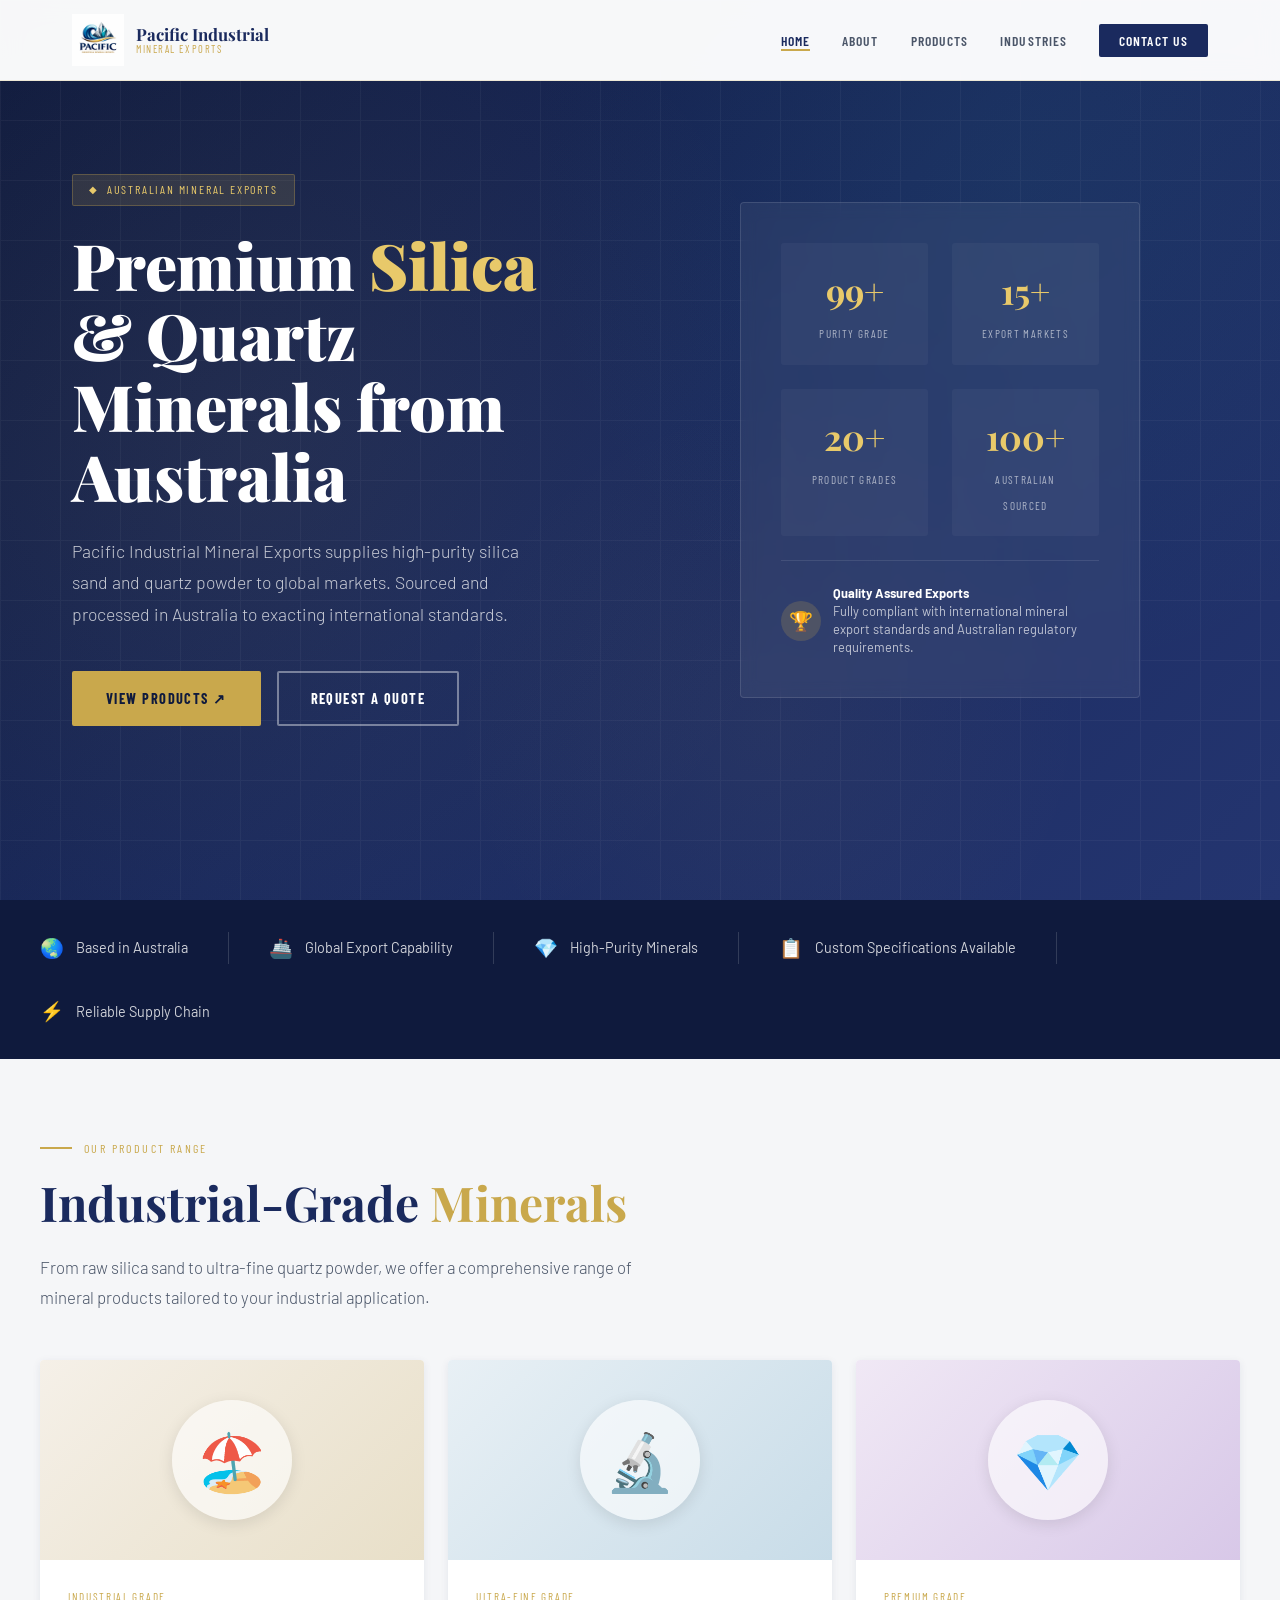
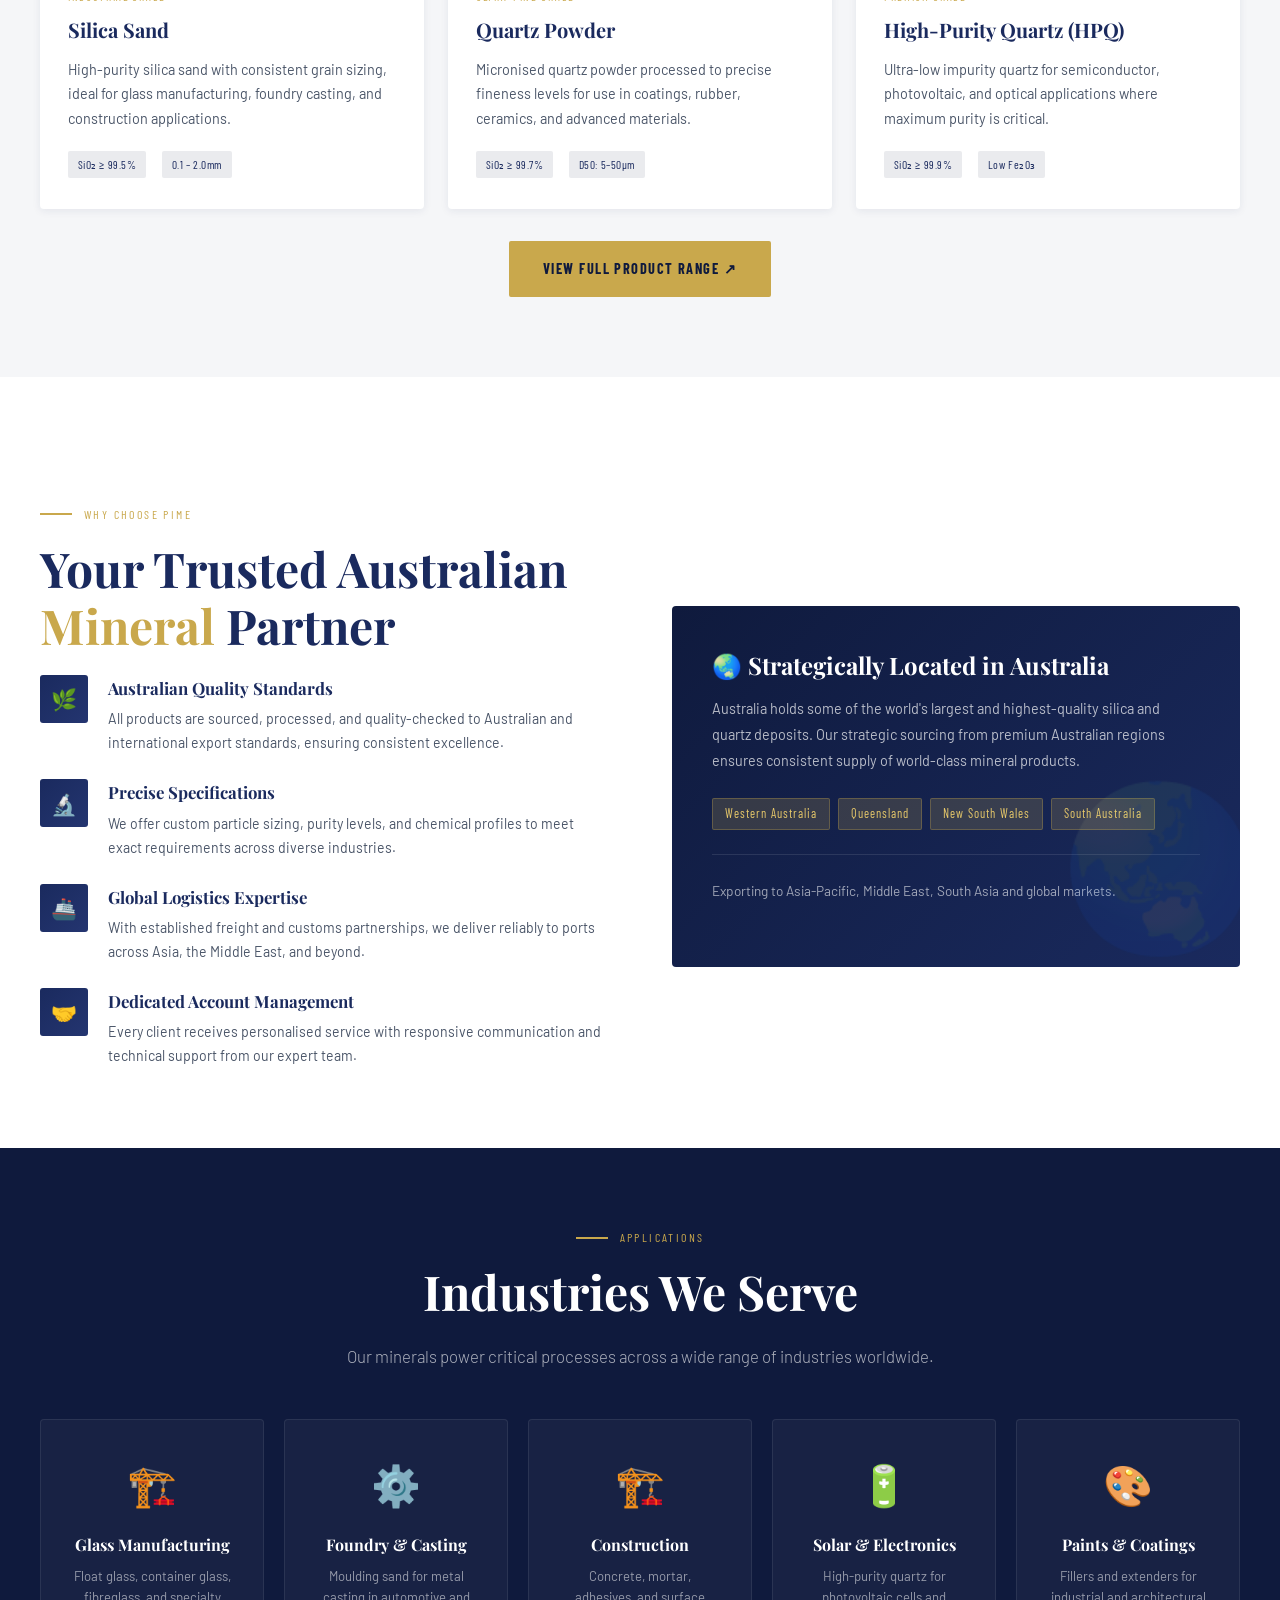
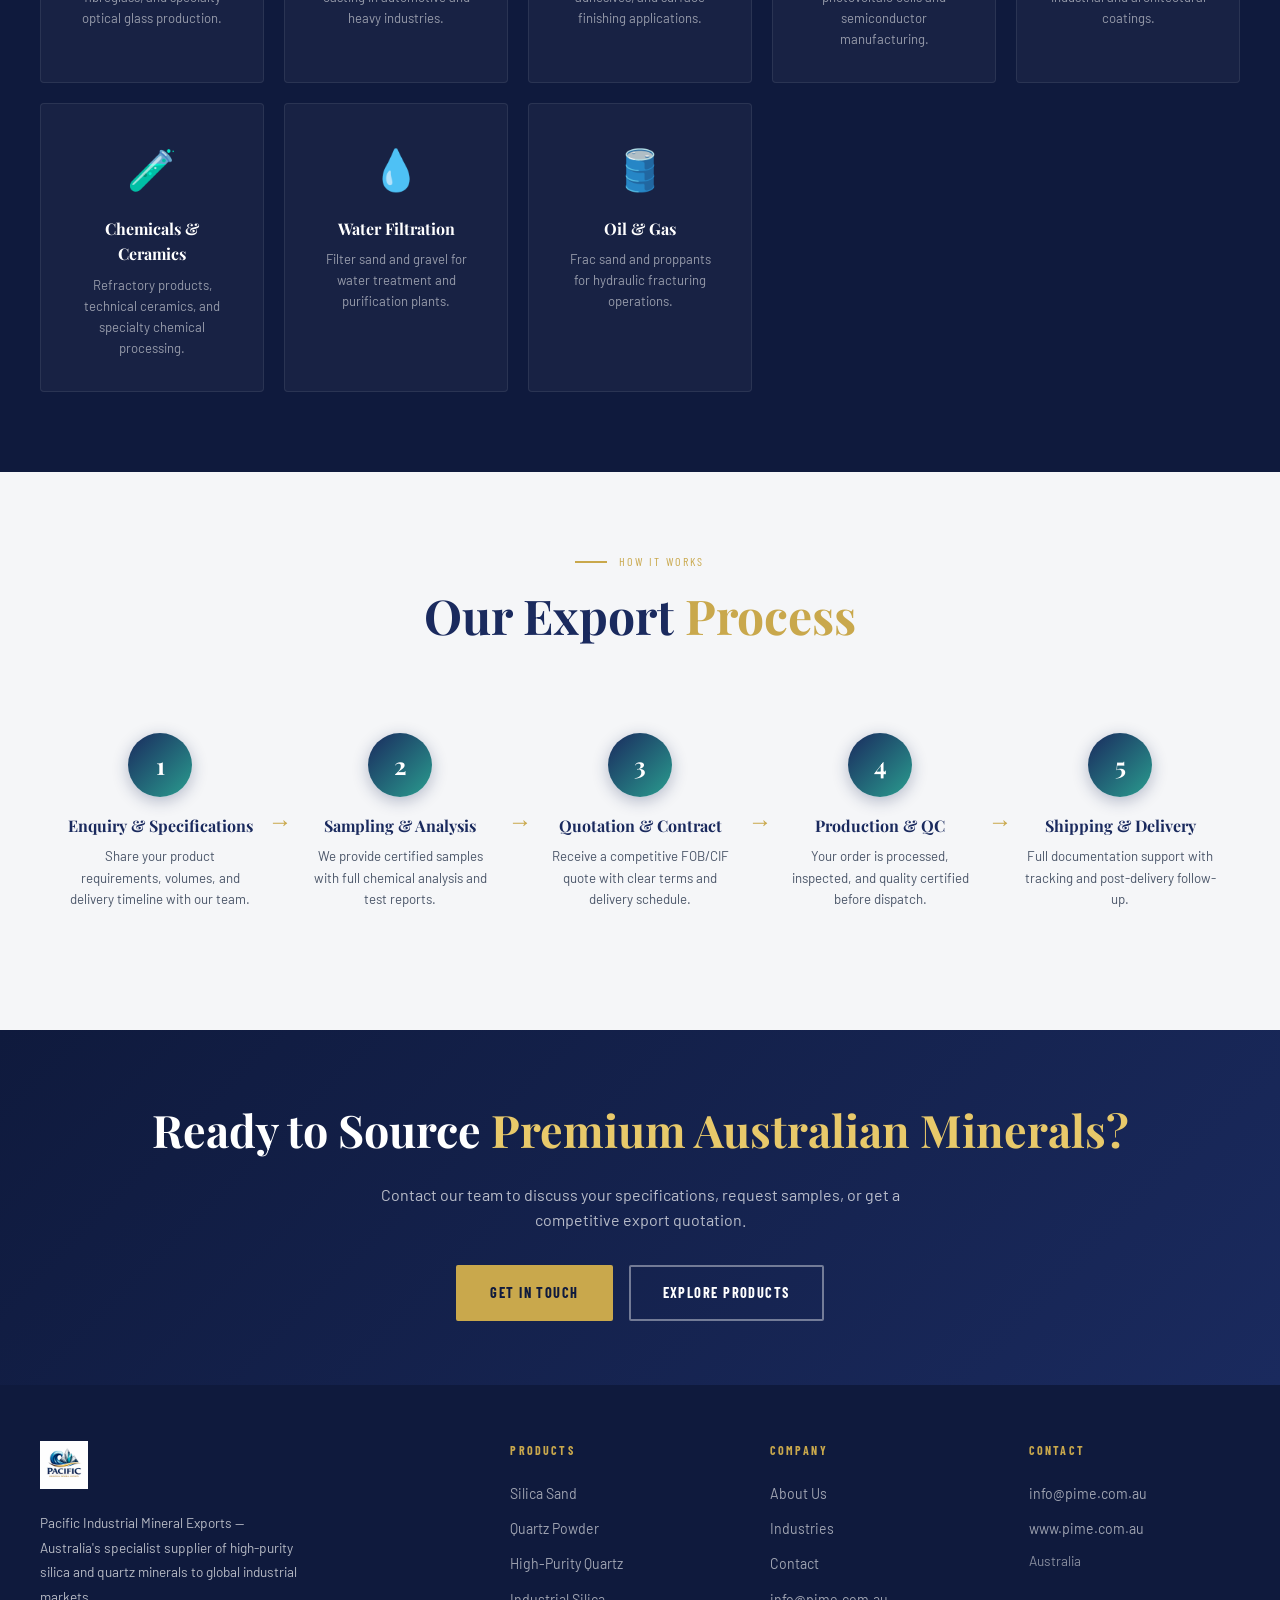
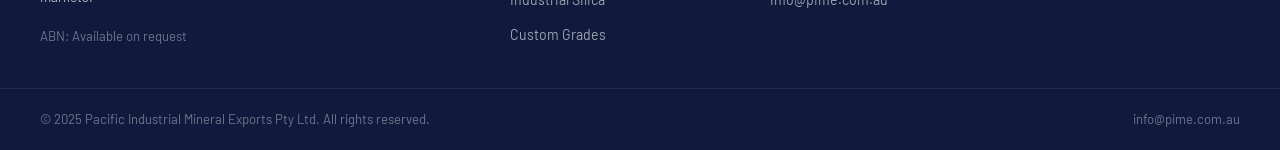
==== index.html @ 937ba97e "Add files via upload" ====
<!DOCTYPE html>
<html lang="en">
<head>
  <meta charset="UTF-8" />
  <meta name="viewport" content="width=device-width, initial-scale=1.0" />
  <title>Pacific Industrial Mineral Exports | Silica & Quartz Powder Specialists – Australia</title>
  <meta name="description" content="Australia's trusted exporter of high-purity silica sand and quartz powder. Supplying industrial-grade minerals to global markets from our Australian operations." />
  <meta name="keywords" content="silica sand Australia, quartz powder export, industrial minerals, high purity quartz, silica export Australia, PIME" />
  <meta property="og:title" content="Pacific Industrial Mineral Exports" />
  <meta property="og:description" content="Premium silica and quartz mineral exports from Australia." />
  <meta property="og:url" content="https://www.pime.com.au" />
  <link rel="canonical" href="https://www.pime.com.au" />
  <link rel="stylesheet" href="css/style.css" />
  <link rel="icon" href="images/logo.jpg" type="image/jpeg" />
</head>
<body>

<!-- NAVIGATION -->
<nav class="nav">
  <div class="nav-inner">
    <a href="index.html" class="nav-logo">
      <img src="images/logo.jpg" alt="Pacific Industrial Mineral Exports Logo" />
      <div class="nav-logo-text">
        <span class="brand">Pacific Industrial</span>
        <span class="tagline">Mineral Exports</span>
      </div>
    </a>
    <ul class="nav-links">
      <li><a href="index.html" class="active">Home</a></li>
      <li><a href="about.html">About</a></li>
      <li><a href="products.html">Products</a></li>
      <li><a href="industries.html">Industries</a></li>
      <li><a href="contact.html" class="nav-cta">Contact Us</a></li>
    </ul>
    <div class="hamburger" aria-label="Menu">
      <span></span><span></span><span></span>
    </div>
  </div>
</nav>

<!-- HERO -->
<section class="hero">
  <div class="hero-particles"></div>
  <div class="hero-grid"></div>
  <div class="hero-inner">
    <div class="hero-content">
      <div class="hero-badge">Australian Mineral Exports</div>
      <h1>Premium <em>Silica</em> &amp; Quartz Minerals from Australia</h1>
      <p>Pacific Industrial Mineral Exports supplies high-purity silica sand and quartz powder to global markets. Sourced and processed in Australia to exacting international standards.</p>
      <div class="hero-actions">
        <a href="products.html" class="btn-primary">View Products ↗</a>
        <a href="contact.html" class="btn-outline">Request a Quote</a>
      </div>
    </div>
    <div class="hero-visual">
      <div class="hero-card">
        <div class="hero-stats">
          <div class="stat-item">
            <span class="stat-num" data-target="99">99%+</span>
            <span class="stat-label">Purity Grade</span>
          </div>
          <div class="stat-item">
            <span class="stat-num" data-target="15">15+</span>
            <span class="stat-label">Export Markets</span>
          </div>
          <div class="stat-item">
            <span class="stat-num" data-target="20">20+</span>
            <span class="stat-label">Product Grades</span>
          </div>
          <div class="stat-item">
            <span class="stat-num" data-target="100">100%</span>
            <span class="stat-label">Australian Sourced</span>
          </div>
        </div>
        <hr class="hero-divider" />
        <div class="hero-cert">
          <div class="cert-icon">🏆</div>
          <div class="cert-text">
            <strong>Quality Assured Exports</strong>
            Fully compliant with international mineral export standards and Australian regulatory requirements.
          </div>
        </div>
      </div>
    </div>
  </div>
</section>

<!-- ABOUT STRIP -->
<div class="about-strip">
  <div class="container">
    <div class="strip-item"><span class="strip-icon">🌏</span> Based in Australia</div>
    <div class="strip-divider"></div>
    <div class="strip-item"><span class="strip-icon">🚢</span> Global Export Capability</div>
    <div class="strip-divider"></div>
    <div class="strip-item"><span class="strip-icon">💎</span> High-Purity Minerals</div>
    <div class="strip-divider"></div>
    <div class="strip-item"><span class="strip-icon">📋</span> Custom Specifications Available</div>
    <div class="strip-divider"></div>
    <div class="strip-item"><span class="strip-icon">⚡</span> Reliable Supply Chain</div>
  </div>
</div>

<!-- PRODUCTS PREVIEW -->
<section class="products">
  <div class="container">
    <div class="section-label fade-up">Our Product Range</div>
    <h2 class="section-title fade-up">Industrial-Grade <em>Minerals</em></h2>
    <p class="section-intro fade-up">From raw silica sand to ultra-fine quartz powder, we offer a comprehensive range of mineral products tailored to your industrial application.</p>
    
    <div class="products-grid">
      <div class="product-card fade-up">
        <div class="product-img silica-sand">
          <div class="mineral-visual">🏖️</div>
        </div>
        <div class="product-body">
          <div class="product-grade">Industrial Grade</div>
          <h3>Silica Sand</h3>
          <p>High-purity silica sand with consistent grain sizing, ideal for glass manufacturing, foundry casting, and construction applications.</p>
          <div class="product-specs">
            <span class="spec-tag">SiO₂ ≥ 99.5%</span>
            <span class="spec-tag">0.1 – 2.0mm</span>
          </div>
        </div>
      </div>

      <div class="product-card fade-up">
        <div class="product-img quartz-powder">
          <div class="mineral-visual">🔬</div>
        </div>
        <div class="product-body">
          <div class="product-grade">Ultra-Fine Grade</div>
          <h3>Quartz Powder</h3>
          <p>Micronised quartz powder processed to precise fineness levels for use in coatings, rubber, ceramics, and advanced materials.</p>
          <div class="product-specs">
            <span class="spec-tag">SiO₂ ≥ 99.7%</span>
            <span class="spec-tag">D50: 5–50µm</span>
          </div>
        </div>
      </div>

      <div class="product-card fade-up">
        <div class="product-img hpq">
          <div class="mineral-visual">💎</div>
        </div>
        <div class="product-body">
          <div class="product-grade">Premium Grade</div>
          <h3>High-Purity Quartz (HPQ)</h3>
          <p>Ultra-low impurity quartz for semiconductor, photovoltaic, and optical applications where maximum purity is critical.</p>
          <div class="product-specs">
            <span class="spec-tag">SiO₂ ≥ 99.9%</span>
            <span class="spec-tag">Low Fe₂O₃</span>
          </div>
        </div>
      </div>
    </div>

    <div class="text-center mt-2 fade-up">
      <a href="products.html" class="btn-primary" style="display:inline-flex;">View Full Product Range ↗</a>
    </div>
  </div>
</section>

<!-- WHY US -->
<section style="padding: 5rem 2rem;">
  <div class="container">
    <div class="why-grid">
      <div>
        <div class="section-label fade-up">Why Choose PIME</div>
        <h2 class="section-title fade-up">Your Trusted Australian <em>Mineral</em> Partner</h2>
        <div class="why-list">
          <div class="why-item fade-up">
            <div class="why-icon-wrap">🌿</div>
            <div class="why-text">
              <h4>Australian Quality Standards</h4>
              <p>All products are sourced, processed, and quality-checked to Australian and international export standards, ensuring consistent excellence.</p>
            </div>
          </div>
          <div class="why-item fade-up">
            <div class="why-icon-wrap">🔬</div>
            <div class="why-text">
              <h4>Precise Specifications</h4>
              <p>We offer custom particle sizing, purity levels, and chemical profiles to meet exact requirements across diverse industries.</p>
            </div>
          </div>
          <div class="why-item fade-up">
            <div class="why-icon-wrap">🚢</div>
            <div class="why-text">
              <h4>Global Logistics Expertise</h4>
              <p>With established freight and customs partnerships, we deliver reliably to ports across Asia, the Middle East, and beyond.</p>
            </div>
          </div>
          <div class="why-item fade-up">
            <div class="why-icon-wrap">🤝</div>
            <div class="why-text">
              <h4>Dedicated Account Management</h4>
              <p>Every client receives personalised service with responsive communication and technical support from our expert team.</p>
            </div>
          </div>
        </div>
      </div>
      <div class="why-image-block fade-up">
        <div class="australia-card">
          <h3>🌏 Strategically Located in Australia</h3>
          <p>Australia holds some of the world's largest and highest-quality silica and quartz deposits. Our strategic sourcing from premium Australian regions ensures consistent supply of world-class mineral products.</p>
          <div class="regions">
            <span class="region-tag">Western Australia</span>
            <span class="region-tag">Queensland</span>
            <span class="region-tag">New South Wales</span>
            <span class="region-tag">South Australia</span>
          </div>
          <hr style="border:none;border-top:1px solid rgba(255,255,255,0.1);margin:1.5rem 0;" />
          <p style="font-size:0.85rem;color:rgba(255,255,255,0.6);">Exporting to Asia-Pacific, Middle East, South Asia and global markets.</p>
        </div>
      </div>
    </div>
  </div>
</section>

<!-- APPLICATIONS -->
<section class="applications">
  <div class="container">
    <div class="text-center">
      <div class="section-label fade-up" style="justify-content:center;">Applications</div>
      <h2 class="section-title fade-up">Industries We Serve</h2>
      <p class="section-intro fade-up" style="margin:0 auto;">Our minerals power critical processes across a wide range of industries worldwide.</p>
    </div>
    <div class="app-grid">
      <div class="app-card fade-up">
        <span class="app-icon">🏗️</span>
        <h4>Glass Manufacturing</h4>
        <p>Float glass, container glass, fibreglass, and specialty optical glass production.</p>
      </div>
      <div class="app-card fade-up">
        <span class="app-icon">⚙️</span>
        <h4>Foundry & Casting</h4>
        <p>Moulding sand for metal casting in automotive and heavy industries.</p>
      </div>
      <div class="app-card fade-up">
        <span class="app-icon">🏗️</span>
        <h4>Construction</h4>
        <p>Concrete, mortar, adhesives, and surface finishing applications.</p>
      </div>
      <div class="app-card fade-up">
        <span class="app-icon">🔋</span>
        <h4>Solar & Electronics</h4>
        <p>High-purity quartz for photovoltaic cells and semiconductor manufacturing.</p>
      </div>
      <div class="app-card fade-up">
        <span class="app-icon">🎨</span>
        <h4>Paints & Coatings</h4>
        <p>Fillers and extenders for industrial and architectural coatings.</p>
      </div>
      <div class="app-card fade-up">
        <span class="app-icon">🧪</span>
        <h4>Chemicals & Ceramics</h4>
        <p>Refractory products, technical ceramics, and specialty chemical processing.</p>
      </div>
      <div class="app-card fade-up">
        <span class="app-icon">💧</span>
        <h4>Water Filtration</h4>
        <p>Filter sand and gravel for water treatment and purification plants.</p>
      </div>
      <div class="app-card fade-up">
        <span class="app-icon">🛢️</span>
        <h4>Oil & Gas</h4>
        <p>Frac sand and proppants for hydraulic fracturing operations.</p>
      </div>
    </div>
  </div>
</section>

<!-- PROCESS -->
<section style="padding: 5rem 2rem; background: var(--off-white);">
  <div class="container">
    <div class="text-center">
      <div class="section-label fade-up" style="justify-content:center;">How It Works</div>
      <h2 class="section-title fade-up">Our Export <em>Process</em></h2>
    </div>
    <div class="process-steps">
      <div class="process-step fade-up">
        <div class="step-num">1</div>
        <h4>Enquiry & Specifications</h4>
        <p>Share your product requirements, volumes, and delivery timeline with our team.</p>
      </div>
      <div class="process-step fade-up">
        <div class="step-num">2</div>
        <h4>Sampling & Analysis</h4>
        <p>We provide certified samples with full chemical analysis and test reports.</p>
      </div>
      <div class="process-step fade-up">
        <div class="step-num">3</div>
        <h4>Quotation & Contract</h4>
        <p>Receive a competitive FOB/CIF quote with clear terms and delivery schedule.</p>
      </div>
      <div class="process-step fade-up">
        <div class="step-num">4</div>
        <h4>Production & QC</h4>
        <p>Your order is processed, inspected, and quality certified before dispatch.</p>
      </div>
      <div class="process-step fade-up">
        <div class="step-num">5</div>
        <h4>Shipping & Delivery</h4>
        <p>Full documentation support with tracking and post-delivery follow-up.</p>
      </div>
    </div>
  </div>
</section>

<!-- CTA BAND -->
<section style="background: linear-gradient(135deg, var(--navy-dark), var(--navy)); padding: 4rem 2rem; text-align: center;">
  <div class="container">
    <h2 class="fade-up" style="font-family:'Playfair Display',serif;color:var(--white);font-size:clamp(1.8rem,4vw,2.8rem);margin-bottom:1rem;">Ready to Source <span style="color:var(--gold-light);">Premium Australian Minerals?</span></h2>
    <p class="fade-up" style="color:rgba(255,255,255,0.7);font-size:1rem;margin-bottom:2rem;max-width:520px;margin-left:auto;margin-right:auto;">Contact our team to discuss your specifications, request samples, or get a competitive export quotation.</p>
    <div class="fade-up" style="display:flex;gap:1rem;justify-content:center;flex-wrap:wrap;">
      <a href="contact.html" class="btn-primary">Get in Touch</a>
      <a href="products.html" class="btn-outline">Explore Products</a>
    </div>
  </div>
</section>

<!-- FOOTER -->
<footer>
  <div class="footer-top">
    <div class="footer-grid">
      <div class="footer-brand">
        <img src="images/logo.jpg" alt="PIME Logo" />
        <p>Pacific Industrial Mineral Exports — Australia's specialist supplier of high-purity silica and quartz minerals to global industrial markets.</p>
        <p style="margin-top:1rem;font-size:0.82rem;color:rgba(255,255,255,0.4);">ABN: Available on request</p>
      </div>
      <div class="footer-col">
        <h5>Products</h5>
        <ul>
          <li><a href="products.html#silica-sand">Silica Sand</a></li>
          <li><a href="products.html#quartz-powder">Quartz Powder</a></li>
          <li><a href="products.html#hpq">High-Purity Quartz</a></li>
          <li><a href="products.html#industrial">Industrial Silica</a></li>
          <li><a href="products.html#custom">Custom Grades</a></li>
        </ul>
      </div>
      <div class="footer-col">
        <h5>Company</h5>
        <ul>
          <li><a href="about.html">About Us</a></li>
          <li><a href="industries.html">Industries</a></li>
          <li><a href="contact.html">Contact</a></li>
          <li><a href="mailto:info@pime.com.au">info@pime.com.au</a></li>
        </ul>
      </div>
      <div class="footer-col">
        <h5>Contact</h5>
        <ul>
          <li><a href="mailto:info@pime.com.au">info@pime.com.au</a></li>
          <li><a href="https://www.pime.com.au">www.pime.com.au</a></li>
          <li style="color:rgba(255,255,255,0.5);font-size:0.85rem;">Australia</li>
        </ul>
      </div>
    </div>
  </div>
  <div class="footer-bottom">
    <div class="container">
      <p>© 2025 Pacific Industrial Mineral Exports Pty Ltd. All rights reserved.</p>
      <p><a href="mailto:info@pime.com.au">info@pime.com.au</a></p>
    </div>
  </div>
</footer>

<script src="js/main.js"></script>
</body>
</html>
---- css/style.css ----
@import url('https://fonts.googleapis.com/css2?family=Playfair+Display:wght@400;600;700;900&family=Barlow:wght@300;400;500;600&family=Barlow+Condensed:wght@400;600;700&display=swap');

:root {
  --navy: #1a2a5e;
  --navy-dark: #0f1a3d;
  --navy-light: #243570;
  --gold: #c9a84c;
  --gold-light: #e8c96a;
  --teal: #2a9d8f;
  --teal-light: #3ab5a5;
  --silver: #b0bec5;
  --white: #ffffff;
  --off-white: #f5f6f8;
  --gray-light: #eaebee;
  --text-dark: #1a1a2e;
  --text-mid: #4a5568;
  --text-light: #718096;
  --shadow-sm: 0 2px 8px rgba(26,42,94,0.08);
  --shadow-md: 0 6px 24px rgba(26,42,94,0.12);
  --shadow-lg: 0 16px 48px rgba(26,42,94,0.18);
  --transition: all 0.3s cubic-bezier(0.4,0,0.2,1);
}

*, *::before, *::after { box-sizing: border-box; margin: 0; padding: 0; }

html { scroll-behavior: smooth; font-size: 16px; }

body {
  font-family: 'Barlow', sans-serif;
  color: var(--text-dark);
  background: var(--white);
  line-height: 1.6;
  overflow-x: hidden;
}

/* ── NAVIGATION ── */
.nav {
  position: fixed; top: 0; left: 0; right: 0; z-index: 1000;
  background: rgba(255,255,255,0.97);
  backdrop-filter: blur(12px);
  border-bottom: 1px solid rgba(201,168,76,0.2);
  transition: var(--transition);
}
.nav.scrolled {
  box-shadow: var(--shadow-md);
}
.nav-inner {
  max-width: 1200px; margin: 0 auto;
  padding: 0 2rem;
  display: flex; align-items: center; justify-content: space-between;
  height: 80px;
}
.nav-logo { display: flex; align-items: center; gap: 0.75rem; text-decoration: none; }
.nav-logo img { height: 52px; width: auto; }
.nav-logo-text { display: flex; flex-direction: column; line-height: 1.1; }
.nav-logo-text .brand { font-family: 'Playfair Display', serif; font-size: 1.05rem; font-weight: 700; color: var(--navy); }
.nav-logo-text .tagline { font-family: 'Barlow Condensed', sans-serif; font-size: 0.65rem; letter-spacing: 0.15em; text-transform: uppercase; color: var(--gold); }
.nav-links { display: flex; align-items: center; gap: 2rem; list-style: none; }
.nav-links a {
  font-family: 'Barlow Condensed', sans-serif;
  font-size: 0.85rem; font-weight: 600; letter-spacing: 0.08em; text-transform: uppercase;
  color: var(--text-mid); text-decoration: none;
  position: relative; padding-bottom: 2px;
  transition: var(--transition);
}
.nav-links a::after {
  content: ''; position: absolute; bottom: 0; left: 0;
  width: 0; height: 2px; background: var(--gold);
  transition: width 0.3s ease;
}
.nav-links a:hover { color: var(--navy); }
.nav-links a:hover::after { width: 100%; }
.nav-links a.active { color: var(--navy); }
.nav-links a.active::after { width: 100%; }
.nav-cta {
  background: var(--navy); color: var(--white) !important;
  padding: 0.5rem 1.25rem !important; border-radius: 2px;
  transition: var(--transition) !important;
}
.nav-cta:hover { background: var(--gold) !important; color: var(--navy) !important; }
.nav-cta::after { display: none !important; }
.hamburger { display: none; flex-direction: column; gap: 5px; cursor: pointer; padding: 4px; }
.hamburger span { display: block; width: 24px; height: 2px; background: var(--navy); transition: var(--transition); }

/* ── HERO ── */
.hero {
  min-height: 100vh;
  background: linear-gradient(135deg, var(--navy-dark) 0%, var(--navy) 50%, var(--navy-light) 100%);
  position: relative; overflow: hidden;
  display: flex; align-items: center;
  padding-top: 80px;
}
.hero-particles {
  position: absolute; inset: 0; pointer-events: none;
  background-image:
    radial-gradient(circle at 20% 50%, rgba(201,168,76,0.08) 0%, transparent 50%),
    radial-gradient(circle at 80% 20%, rgba(42,157,143,0.08) 0%, transparent 40%),
    radial-gradient(circle at 60% 80%, rgba(201,168,76,0.05) 0%, transparent 30%);
}
.hero-grid {
  position: absolute; inset: 0; opacity: 0.04;
  background-image: linear-gradient(var(--white) 1px, transparent 1px),
                    linear-gradient(90deg, var(--white) 1px, transparent 1px);
  background-size: 60px 60px;
}
.hero-inner {
  max-width: 1200px; margin: 0 auto; padding: 4rem 2rem;
  display: grid; grid-template-columns: 1fr 1fr; gap: 4rem; align-items: center;
  position: relative; z-index: 1;
}
.hero-badge {
  display: inline-flex; align-items: center; gap: 0.5rem;
  background: rgba(201,168,76,0.15); border: 1px solid rgba(201,168,76,0.3);
  color: var(--gold-light); padding: 0.35rem 1rem; border-radius: 2px;
  font-family: 'Barlow Condensed', sans-serif; font-size: 0.75rem; letter-spacing: 0.15em; text-transform: uppercase;
  margin-bottom: 1.5rem;
}
.hero-badge::before { content: '◆'; font-size: 0.6rem; }
.hero h1 {
  font-family: 'Playfair Display', serif;
  font-size: clamp(2.5rem, 5vw, 4rem); font-weight: 900; line-height: 1.1;
  color: var(--white); margin-bottom: 1.5rem;
}
.hero h1 em { font-style: normal; color: var(--gold-light); }
.hero p {
  font-size: 1.1rem; color: rgba(255,255,255,0.75); line-height: 1.8;
  margin-bottom: 2.5rem; max-width: 480px; font-weight: 300;
}
.hero-actions { display: flex; gap: 1rem; flex-wrap: wrap; }
.btn-primary {
  background: var(--gold); color: var(--navy-dark);
  padding: 0.9rem 2rem; border-radius: 2px;
  font-family: 'Barlow Condensed', sans-serif; font-size: 0.9rem; font-weight: 700; letter-spacing: 0.1em; text-transform: uppercase;
  text-decoration: none; display: inline-flex; align-items: center; gap: 0.5rem;
  transition: var(--transition); border: 2px solid var(--gold);
}
.btn-primary:hover { background: var(--gold-light); transform: translateY(-2px); box-shadow: 0 8px 24px rgba(201,168,76,0.4); }
.btn-outline {
  background: transparent; color: var(--white);
  padding: 0.9rem 2rem; border-radius: 2px;
  font-family: 'Barlow Condensed', sans-serif; font-size: 0.9rem; font-weight: 700; letter-spacing: 0.1em; text-transform: uppercase;
  text-decoration: none; display: inline-flex; align-items: center; gap: 0.5rem;
  transition: var(--transition); border: 2px solid rgba(255,255,255,0.4);
}
.btn-outline:hover { border-color: var(--white); background: rgba(255,255,255,0.1); transform: translateY(-2px); }
.hero-visual {
  display: flex; justify-content: center; align-items: center; position: relative;
}
.hero-card {
  background: rgba(255,255,255,0.06); border: 1px solid rgba(255,255,255,0.12);
  border-radius: 4px; padding: 2.5rem; width: 100%; max-width: 400px;
  backdrop-filter: blur(8px);
}
.hero-stats { display: grid; grid-template-columns: 1fr 1fr; gap: 1.5rem; }
.stat-item { text-align: center; padding: 1.25rem; background: rgba(255,255,255,0.04); border-radius: 3px; }
.stat-num {
  font-family: 'Playfair Display', serif; font-size: 2.2rem; font-weight: 700;
  color: var(--gold-light); display: block;
}
.stat-label { font-family: 'Barlow Condensed', sans-serif; font-size: 0.7rem; letter-spacing: 0.12em; text-transform: uppercase; color: rgba(255,255,255,0.6); margin-top: 0.25rem; }
.hero-divider { border: none; border-top: 1px solid rgba(255,255,255,0.1); margin: 1.5rem 0; }
.hero-cert { display: flex; align-items: center; gap: 0.75rem; }
.cert-icon { width: 40px; height: 40px; background: rgba(201,168,76,0.2); border-radius: 50%; display: flex; align-items: center; justify-content: center; font-size: 1.2rem; flex-shrink: 0; }
.cert-text { font-size: 0.8rem; color: rgba(255,255,255,0.7); line-height: 1.4; }
.cert-text strong { color: var(--white); display: block; }

/* ── SECTION BASE ── */
section { padding: 5rem 2rem; }
.container { max-width: 1200px; margin: 0 auto; }
.section-label {
  font-family: 'Barlow Condensed', sans-serif; font-size: 0.75rem; letter-spacing: 0.2em; text-transform: uppercase;
  color: var(--gold); display: flex; align-items: center; gap: 0.75rem; margin-bottom: 1rem;
}
.section-label::before { content: ''; display: block; width: 32px; height: 2px; background: var(--gold); }
.section-title {
  font-family: 'Playfair Display', serif; font-size: clamp(2rem, 4vw, 3rem); font-weight: 700;
  color: var(--navy); line-height: 1.2; margin-bottom: 1.25rem;
}
.section-title em { font-style: normal; color: var(--gold); }
.section-intro { font-size: 1.05rem; color: var(--text-mid); max-width: 600px; line-height: 1.8; font-weight: 300; }

/* ── ABOUT STRIP ── */
.about-strip { background: var(--navy-dark); padding: 2rem; }
.about-strip .container { display: flex; align-items: center; gap: 2rem; flex-wrap: wrap; }
.strip-item { display: flex; align-items: center; gap: 0.75rem; color: rgba(255,255,255,0.8); font-size: 0.9rem; }
.strip-icon { color: var(--gold); font-size: 1.2rem; }
.strip-divider { width: 1px; height: 32px; background: rgba(255,255,255,0.15); margin: 0 0.5rem; }

/* ── PRODUCTS ── */
.products { background: var(--off-white); }
.products-grid { display: grid; grid-template-columns: repeat(auto-fit, minmax(300px, 1fr)); gap: 1.5rem; margin-top: 3rem; }
.product-card {
  background: var(--white); border-radius: 4px; overflow: hidden;
  box-shadow: var(--shadow-sm); transition: var(--transition);
  border-bottom: 3px solid transparent;
}
.product-card:hover { transform: translateY(-6px); box-shadow: var(--shadow-lg); border-bottom-color: var(--gold); }
.product-img {
  height: 200px; position: relative;
  display: flex; align-items: center; justify-content: center;
  font-size: 4rem; overflow: hidden;
}
.product-img.silica-sand { background: linear-gradient(135deg, #f5f0e8, #e8dfc8); }
.product-img.quartz-powder { background: linear-gradient(135deg, #e8f0f5, #c8dce8); }
.product-img.quartz-grains { background: linear-gradient(135deg, #f0f5e8, #d8e8c8); }
.product-img.industrial-silica { background: linear-gradient(135deg, #f5e8e8, #e8c8c8); }
.product-img.hpq { background: linear-gradient(135deg, #f0e8f5, #d8c8e8); }
.product-img.custom { background: linear-gradient(135deg, #e8f5f0, #c8e8dc); }
.mineral-visual {
  width: 120px; height: 120px; border-radius: 50%;
  display: flex; align-items: center; justify-content: center; font-size: 3.5rem;
  background: rgba(255,255,255,0.6); box-shadow: 0 4px 16px rgba(0,0,0,0.1);
}
.product-body { padding: 1.75rem; }
.product-grade {
  font-family: 'Barlow Condensed', sans-serif; font-size: 0.7rem; letter-spacing: 0.15em; text-transform: uppercase;
  color: var(--gold); margin-bottom: 0.5rem;
}
.product-body h3 { font-family: 'Playfair Display', serif; font-size: 1.25rem; color: var(--navy); margin-bottom: 0.75rem; }
.product-body p { font-size: 0.9rem; color: var(--text-mid); line-height: 1.7; margin-bottom: 1.25rem; }
.product-specs { display: flex; gap: 1rem; flex-wrap: wrap; }
.spec-tag {
  background: var(--gray-light); color: var(--navy);
  padding: 0.25rem 0.6rem; border-radius: 2px;
  font-size: 0.72rem; font-family: 'Barlow Condensed', sans-serif; letter-spacing: 0.05em;
}

/* ── WHY US ── */
.why-grid { display: grid; grid-template-columns: 1fr 1fr; gap: 4rem; align-items: center; margin-top: 3rem; }
.why-list { display: flex; flex-direction: column; gap: 1.5rem; }
.why-item { display: flex; gap: 1.25rem; align-items: flex-start; }
.why-icon-wrap {
  width: 48px; height: 48px; flex-shrink: 0;
  background: linear-gradient(135deg, var(--navy), var(--navy-light));
  border-radius: 3px; display: flex; align-items: center; justify-content: center;
  color: var(--gold); font-size: 1.3rem;
}
.why-text h4 { font-family: 'Playfair Display', serif; font-size: 1.05rem; color: var(--navy); margin-bottom: 0.35rem; }
.why-text p { font-size: 0.88rem; color: var(--text-mid); line-height: 1.7; }
.why-image-block { position: relative; }
.australia-card {
  background: linear-gradient(135deg, var(--navy-dark), var(--navy));
  border-radius: 4px; padding: 2.5rem; color: var(--white); position: relative; overflow: hidden;
}
.australia-card::before {
  content: '🌏'; position: absolute; right: -20px; bottom: -20px;
  font-size: 10rem; opacity: 0.08;
}
.australia-card h3 { font-family: 'Playfair Display', serif; font-size: 1.5rem; margin-bottom: 0.75rem; }
.australia-card p { font-size: 0.9rem; color: rgba(255,255,255,0.7); line-height: 1.8; margin-bottom: 1.5rem; }
.regions { display: flex; flex-wrap: wrap; gap: 0.5rem; }
.region-tag {
  background: rgba(201,168,76,0.2); border: 1px solid rgba(201,168,76,0.3);
  color: var(--gold-light); padding: 0.3rem 0.75rem; border-radius: 2px;
  font-size: 0.78rem; font-family: 'Barlow Condensed', sans-serif; letter-spacing: 0.08em;
}

/* ── APPLICATIONS ── */
.applications { background: var(--navy-dark); }
.applications .section-title { color: var(--white); }
.applications .section-intro { color: rgba(255,255,255,0.65); }
.app-grid { display: grid; grid-template-columns: repeat(auto-fit, minmax(220px, 1fr)); gap: 1.25rem; margin-top: 3rem; }
.app-card {
  background: rgba(255,255,255,0.04); border: 1px solid rgba(255,255,255,0.08);
  border-radius: 4px; padding: 2rem; transition: var(--transition);
  text-align: center;
}
.app-card:hover { background: rgba(201,168,76,0.08); border-color: rgba(201,168,76,0.3); transform: translateY(-4px); }
.app-icon { font-size: 2.5rem; margin-bottom: 1rem; display: block; }
.app-card h4 { font-family: 'Playfair Display', serif; color: var(--white); font-size: 1rem; margin-bottom: 0.5rem; }
.app-card p { font-size: 0.82rem; color: rgba(255,255,255,0.55); line-height: 1.6; }

/* ── PROCESS ── */
.process-steps { display: grid; grid-template-columns: repeat(auto-fit, minmax(200px, 1fr)); gap: 0; margin-top: 3rem; position: relative; }
.process-step { text-align: center; padding: 2.5rem 1.5rem; position: relative; }
.process-step::after {
  content: '→'; position: absolute; right: -12px; top: 50%; transform: translateY(-50%);
  color: var(--gold); font-size: 1.5rem; z-index: 1;
}
.process-step:last-child::after { display: none; }
.step-num {
  width: 64px; height: 64px; border-radius: 50%;
  background: linear-gradient(135deg, var(--navy), var(--teal));
  color: var(--white); font-family: 'Playfair Display', serif; font-size: 1.5rem; font-weight: 700;
  display: flex; align-items: center; justify-content: center; margin: 0 auto 1rem;
  box-shadow: 0 4px 16px rgba(26,42,94,0.3);
}
.process-step h4 { font-family: 'Playfair Display', serif; color: var(--navy); font-size: 1rem; margin-bottom: 0.5rem; }
.process-step p { font-size: 0.83rem; color: var(--text-mid); line-height: 1.6; }

/* ── CONTACT ── */
.contact { background: var(--off-white); }
.contact-grid { display: grid; grid-template-columns: 1fr 1.4fr; gap: 4rem; margin-top: 3rem; }
.contact-info h3 { font-family: 'Playfair Display', serif; font-size: 1.4rem; color: var(--navy); margin-bottom: 1.5rem; }
.contact-detail { display: flex; gap: 1rem; align-items: flex-start; margin-bottom: 1.25rem; }
.contact-icon { width: 40px; height: 40px; background: var(--navy); border-radius: 3px; display: flex; align-items: center; justify-content: center; color: var(--gold); font-size: 1rem; flex-shrink: 0; }
.contact-text { font-size: 0.9rem; color: var(--text-mid); line-height: 1.6; }
.contact-text strong { color: var(--navy); font-size: 0.8rem; font-family: 'Barlow Condensed', sans-serif; letter-spacing: 0.08em; text-transform: uppercase; display: block; margin-bottom: 0.2rem; }
.contact-text a { color: var(--teal); text-decoration: none; }
.contact-text a:hover { color: var(--gold); }
.contact-form-wrap {
  background: var(--white); border-radius: 4px; padding: 2.5rem; box-shadow: var(--shadow-md);
}
.form-group { margin-bottom: 1.25rem; }
.form-row { display: grid; grid-template-columns: 1fr 1fr; gap: 1rem; }
label { display: block; font-family: 'Barlow Condensed', sans-serif; font-size: 0.78rem; letter-spacing: 0.1em; text-transform: uppercase; color: var(--navy); margin-bottom: 0.4rem; font-weight: 600; }
input, select, textarea {
  width: 100%; padding: 0.75rem 1rem; border: 1.5px solid var(--gray-light);
  border-radius: 2px; font-family: 'Barlow', sans-serif; font-size: 0.9rem;
  color: var(--text-dark); background: var(--white); transition: var(--transition);
  outline: none;
}
input:focus, select:focus, textarea:focus { border-color: var(--navy); box-shadow: 0 0 0 3px rgba(26,42,94,0.08); }
textarea { resize: vertical; min-height: 120px; }
.form-submit {
  width: 100%; background: var(--navy); color: var(--white);
  padding: 1rem; border: none; border-radius: 2px; cursor: pointer;
  font-family: 'Barlow Condensed', sans-serif; font-size: 0.9rem; font-weight: 700; letter-spacing: 0.12em; text-transform: uppercase;
  transition: var(--transition);
}
.form-submit:hover { background: var(--gold); color: var(--navy); }
.form-note { font-size: 0.78rem; color: var(--text-light); margin-top: 0.75rem; text-align: center; }
.success-msg { display: none; background: #e6f7f0; border: 1px solid #34c97a; color: #1a7a4a; padding: 1rem; border-radius: 2px; margin-top: 1rem; text-align: center; font-size: 0.9rem; }

/* ── FOOTER ── */
footer { background: var(--navy-dark); color: rgba(255,255,255,0.7); }
.footer-top { padding: 3.5rem 2rem 2rem; }
.footer-grid { max-width: 1200px; margin: 0 auto; display: grid; grid-template-columns: 2fr 1fr 1fr 1fr; gap: 3rem; }
.footer-brand img { height: 48px; margin-bottom: 1rem; }
.footer-brand p { font-size: 0.85rem; line-height: 1.8; max-width: 260px; }
.footer-col h5 { font-family: 'Barlow Condensed', sans-serif; font-size: 0.75rem; letter-spacing: 0.18em; text-transform: uppercase; color: var(--gold); margin-bottom: 1.25rem; }
.footer-col ul { list-style: none; }
.footer-col ul li { margin-bottom: 0.6rem; }
.footer-col ul li a { color: rgba(255,255,255,0.6); text-decoration: none; font-size: 0.88rem; transition: var(--transition); }
.footer-col ul li a:hover { color: var(--gold); padding-left: 4px; }
.footer-bottom { border-top: 1px solid rgba(255,255,255,0.08); padding: 1.25rem 2rem; }
.footer-bottom .container { max-width: 1200px; margin: 0 auto; display: flex; justify-content: space-between; align-items: center; flex-wrap: wrap; gap: 1rem; }
.footer-bottom p { font-size: 0.82rem; color: rgba(255,255,255,0.4); }
.footer-bottom a { color: rgba(255,255,255,0.4); text-decoration: none; }

/* ── ANIMATIONS ── */
.fade-up { opacity: 0; transform: translateY(30px); transition: opacity 0.7s ease, transform 0.7s ease; }
.fade-up.visible { opacity: 1; transform: translateY(0); }
.fade-up:nth-child(2) { transition-delay: 0.1s; }
.fade-up:nth-child(3) { transition-delay: 0.2s; }
.fade-up:nth-child(4) { transition-delay: 0.3s; }
.fade-up:nth-child(5) { transition-delay: 0.4s; }

/* ── PAGE HERO (inner pages) ── */
.page-hero {
  background: linear-gradient(135deg, var(--navy-dark) 0%, var(--navy) 100%);
  padding: 8rem 2rem 4rem; text-align: center;
}
.page-hero h1 { font-family: 'Playfair Display', serif; font-size: clamp(2rem, 5vw, 3.5rem); color: var(--white); margin-bottom: 1rem; }
.page-hero p { font-size: 1.05rem; color: rgba(255,255,255,0.7); max-width: 600px; margin: 0 auto; }
.breadcrumb { display: flex; justify-content: center; gap: 0.5rem; align-items: center; margin-bottom: 1rem; font-size: 0.82rem; font-family: 'Barlow Condensed', sans-serif; letter-spacing: 0.08em; text-transform: uppercase; }
.breadcrumb a { color: var(--gold); text-decoration: none; }
.breadcrumb span { color: rgba(255,255,255,0.4); }

/* ── UTILITY ── */
.text-center { text-align: center; }
.text-center .section-label { justify-content: center; }
.mt-1 { margin-top: 1rem; }
.mt-2 { margin-top: 2rem; }
.gold-line { width: 60px; height: 3px; background: var(--gold); margin: 1.25rem auto; }

/* ── RESPONSIVE ── */
@media (max-width: 900px) {
  .hero-inner { grid-template-columns: 1fr; }
  .hero-visual { display: none; }
  .why-grid { grid-template-columns: 1fr; }
  .contact-grid { grid-template-columns: 1fr; }
  .footer-grid { grid-template-columns: 1fr 1fr; }
  .process-step::after { display: none; }
}
@media (max-width: 680px) {
  .nav-links { display: none; }
  .hamburger { display: flex; }
  .nav-links.open { display: flex; flex-direction: column; position: fixed; inset: 80px 0 0 0; background: var(--white); padding: 2rem; gap: 1.5rem; align-items: flex-start; z-index: 999; }
  .footer-grid { grid-template-columns: 1fr; }
  .form-row { grid-template-columns: 1fr; }
  .about-strip .container { flex-direction: column; align-items: flex-start; }
  .strip-divider { display: none; }
}
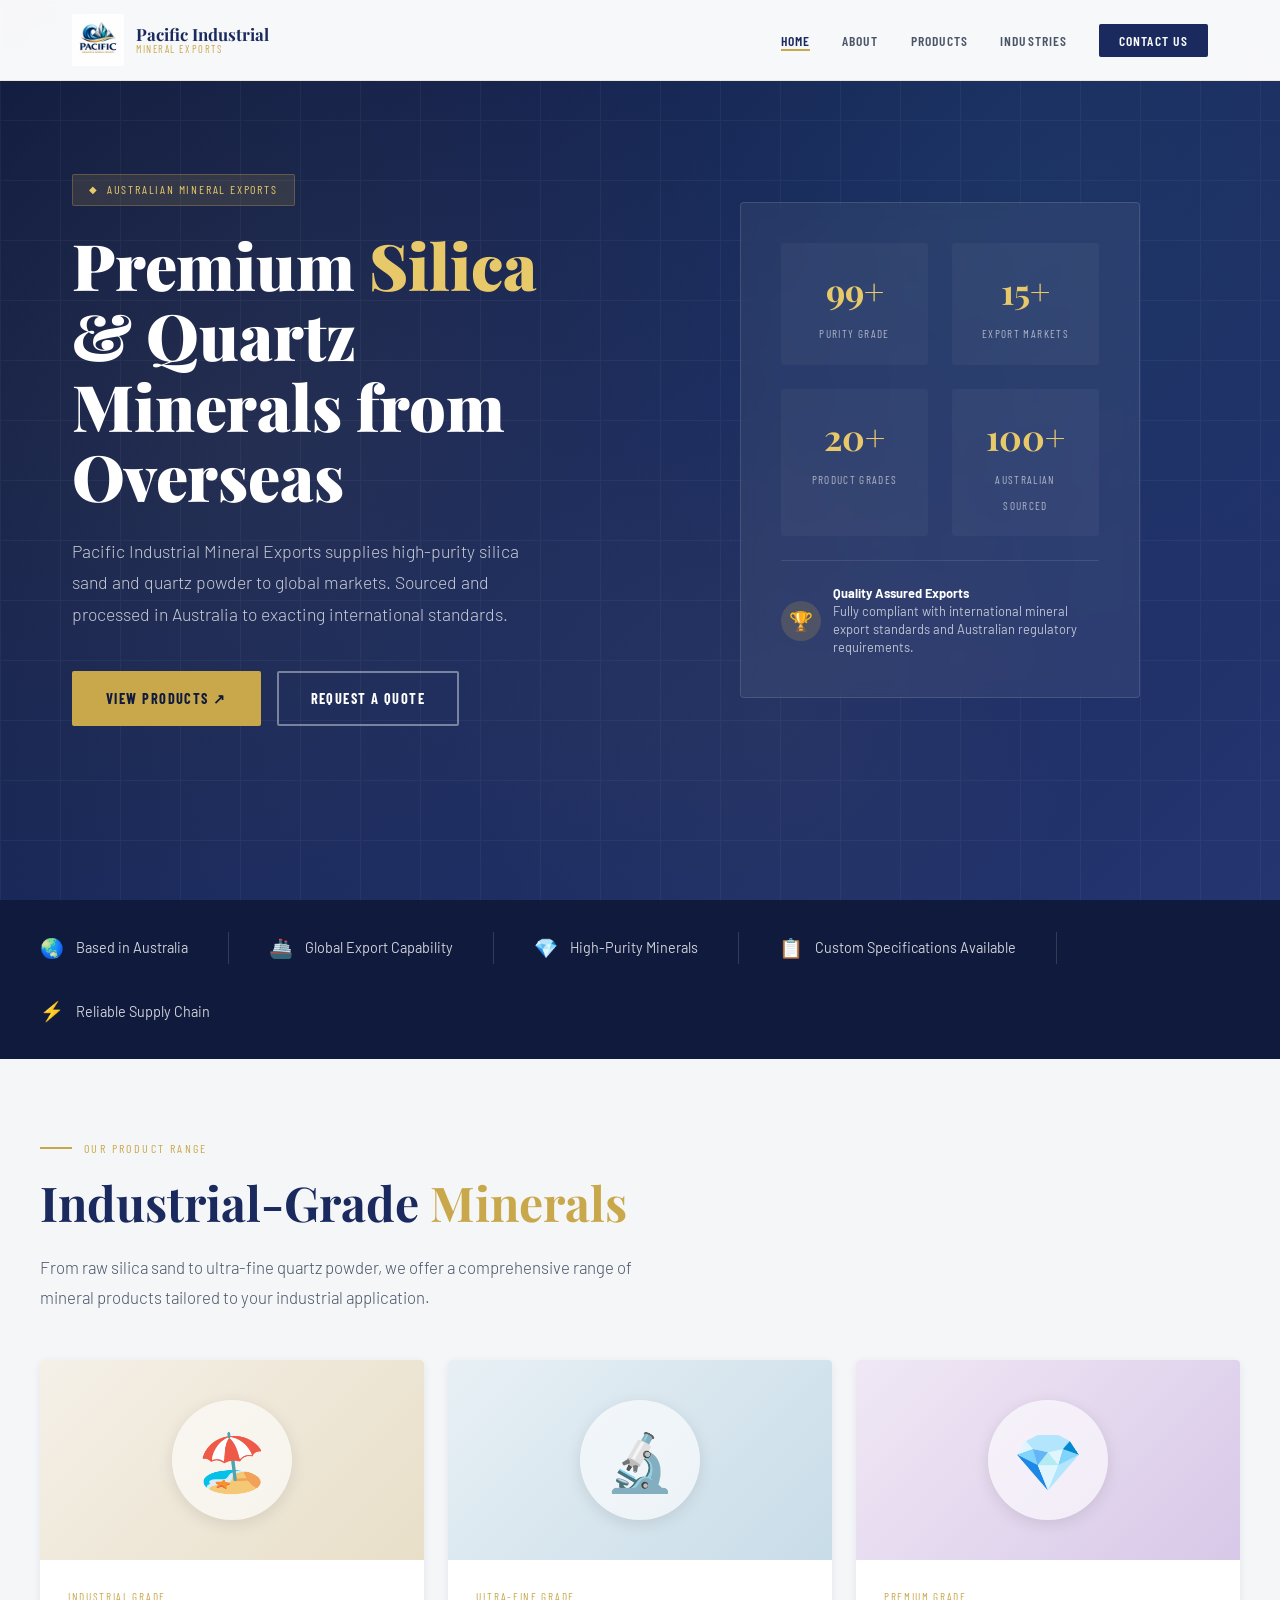
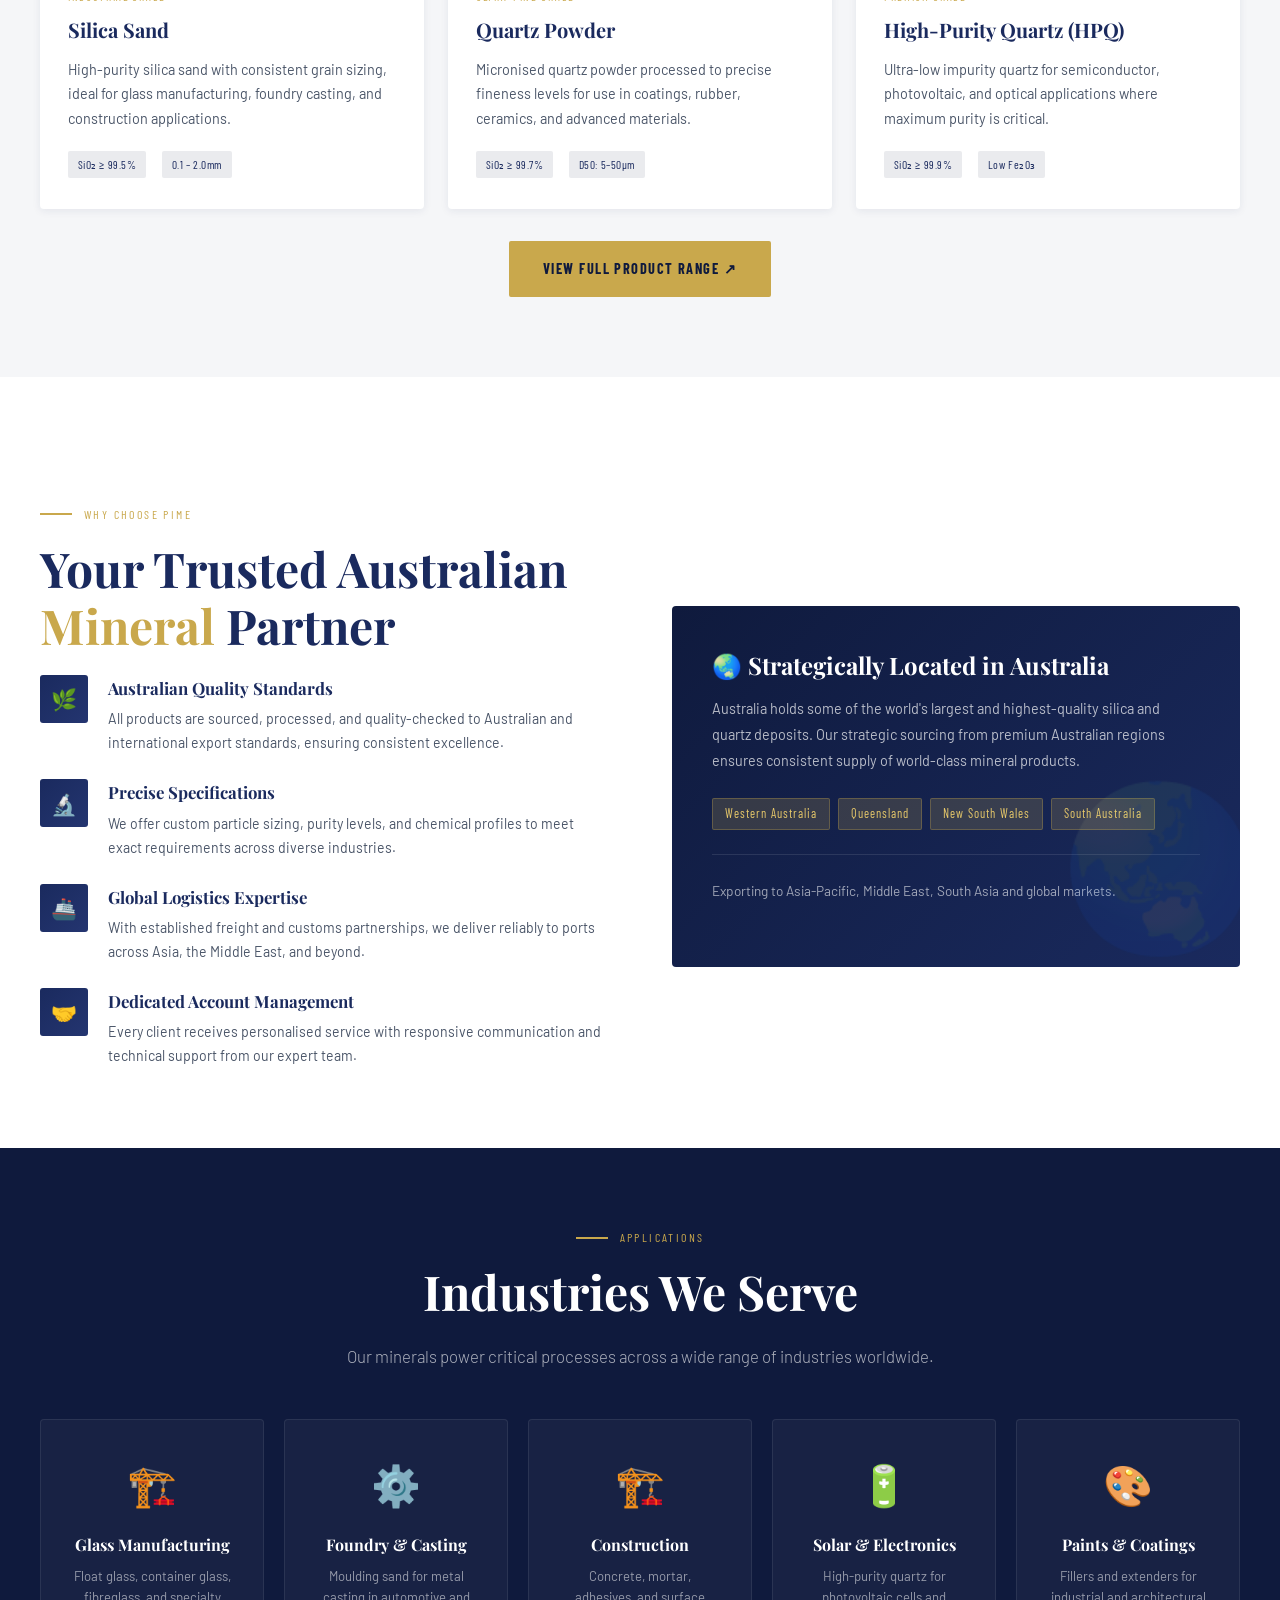
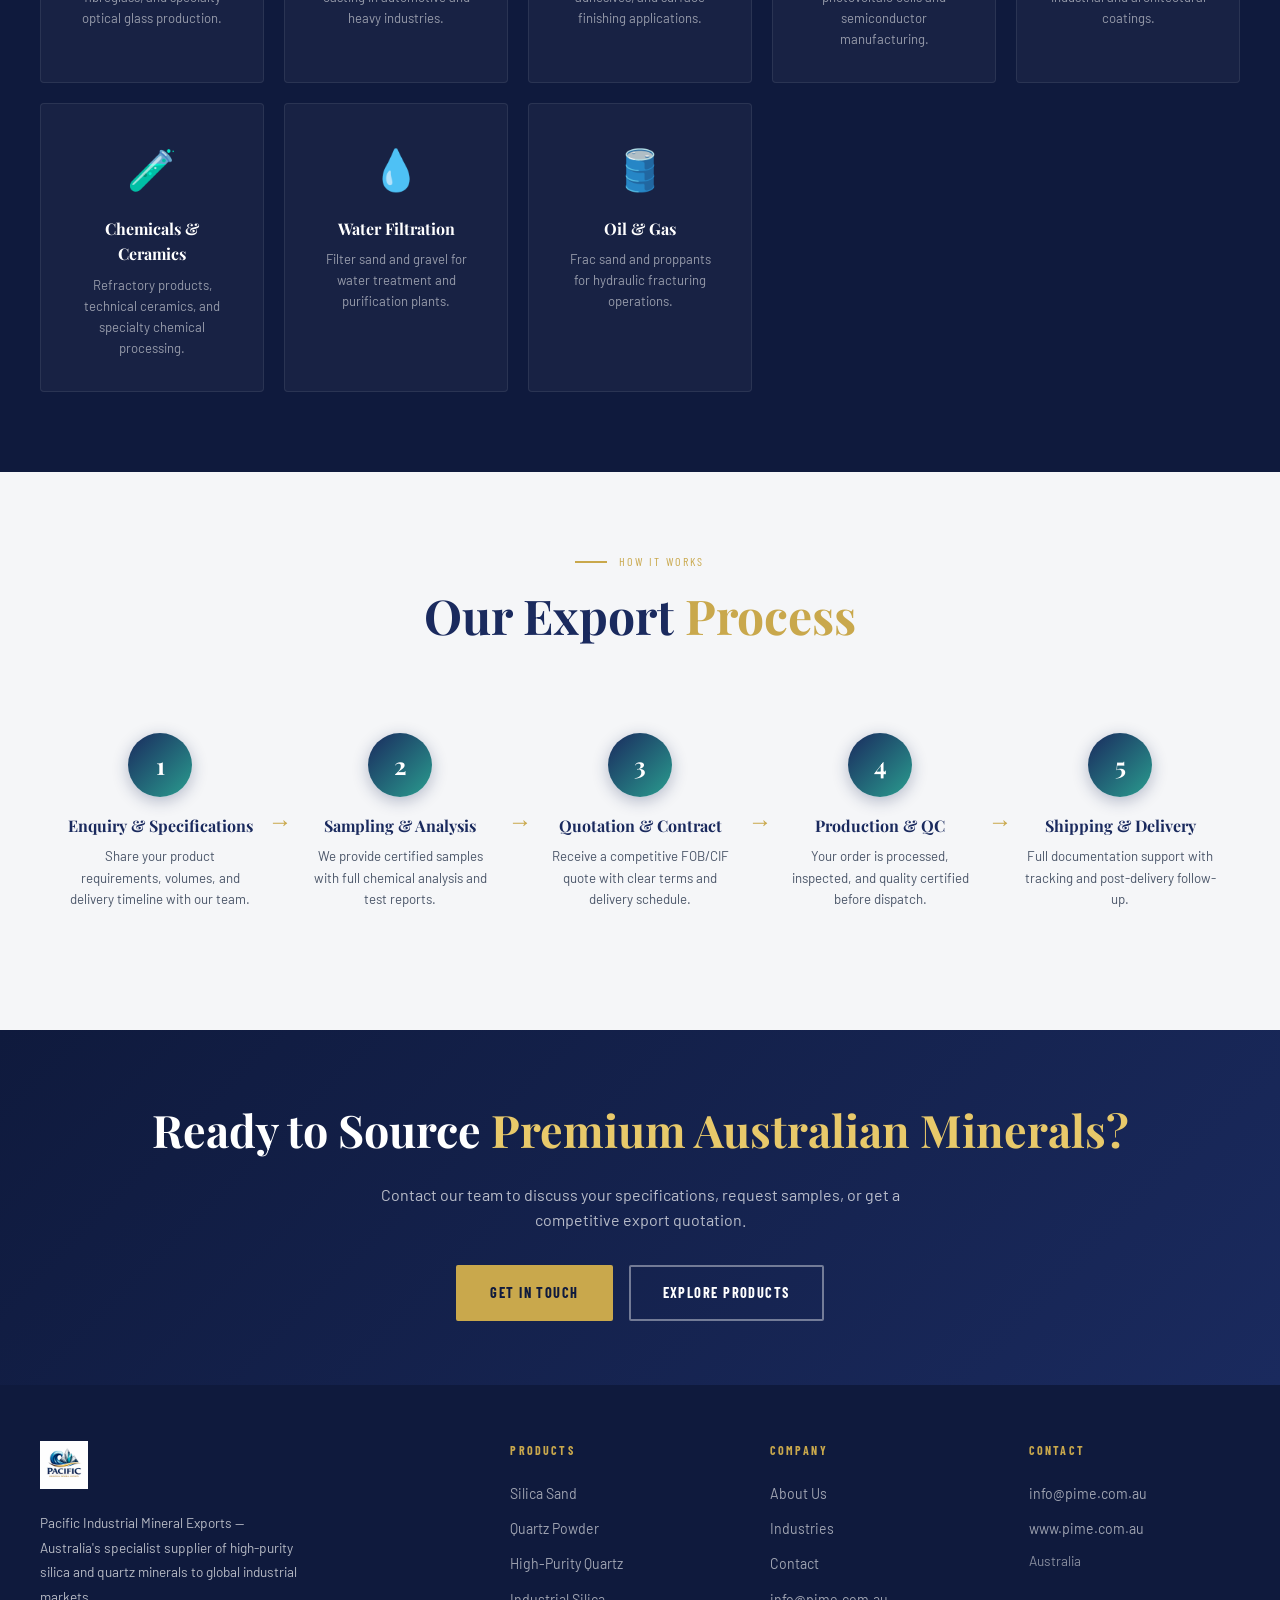
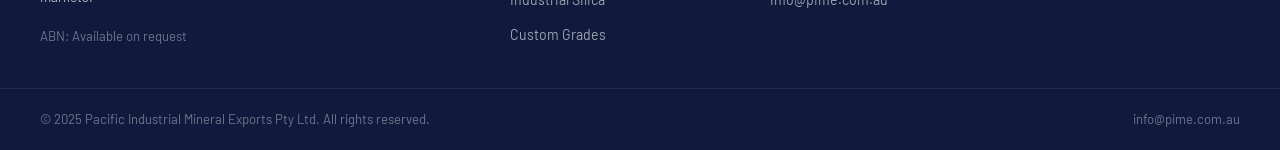
==== commit 5a982caf: "Update index.html" ====
--- a/index.html
+++ b/index.html
@@ -7,7 +7,7 @@
   <meta name="description" content="Australia's trusted exporter of high-purity silica sand and quartz powder. Supplying industrial-grade minerals to global markets from our Australian operations." />
   <meta name="keywords" content="silica sand Australia, quartz powder export, industrial minerals, high purity quartz, silica export Australia, PIME" />
   <meta property="og:title" content="Pacific Industrial Mineral Exports" />
-  <meta property="og:description" content="Premium silica and quartz mineral exports from Australia." />
+  <meta property="og:description" content="Premium silica and quartz mineral exports ." />
   <meta property="og:url" content="https://www.pime.com.au" />
   <link rel="canonical" href="https://www.pime.com.au" />
   <link rel="stylesheet" href="css/style.css" />
@@ -45,7 +45,7 @@
   <div class="hero-inner">
     <div class="hero-content">
       <div class="hero-badge">Australian Mineral Exports</div>
-      <h1>Premium <em>Silica</em> &amp; Quartz Minerals from Australia</h1>
+      <h1>Premium <em>Silica</em> &amp; Quartz Minerals from Overseas</h1>
       <p>Pacific Industrial Mineral Exports supplies high-purity silica sand and quartz powder to global markets. Sourced and processed in Australia to exacting international standards.</p>
       <div class="hero-actions">
         <a href="products.html" class="btn-primary">View Products ↗</a>
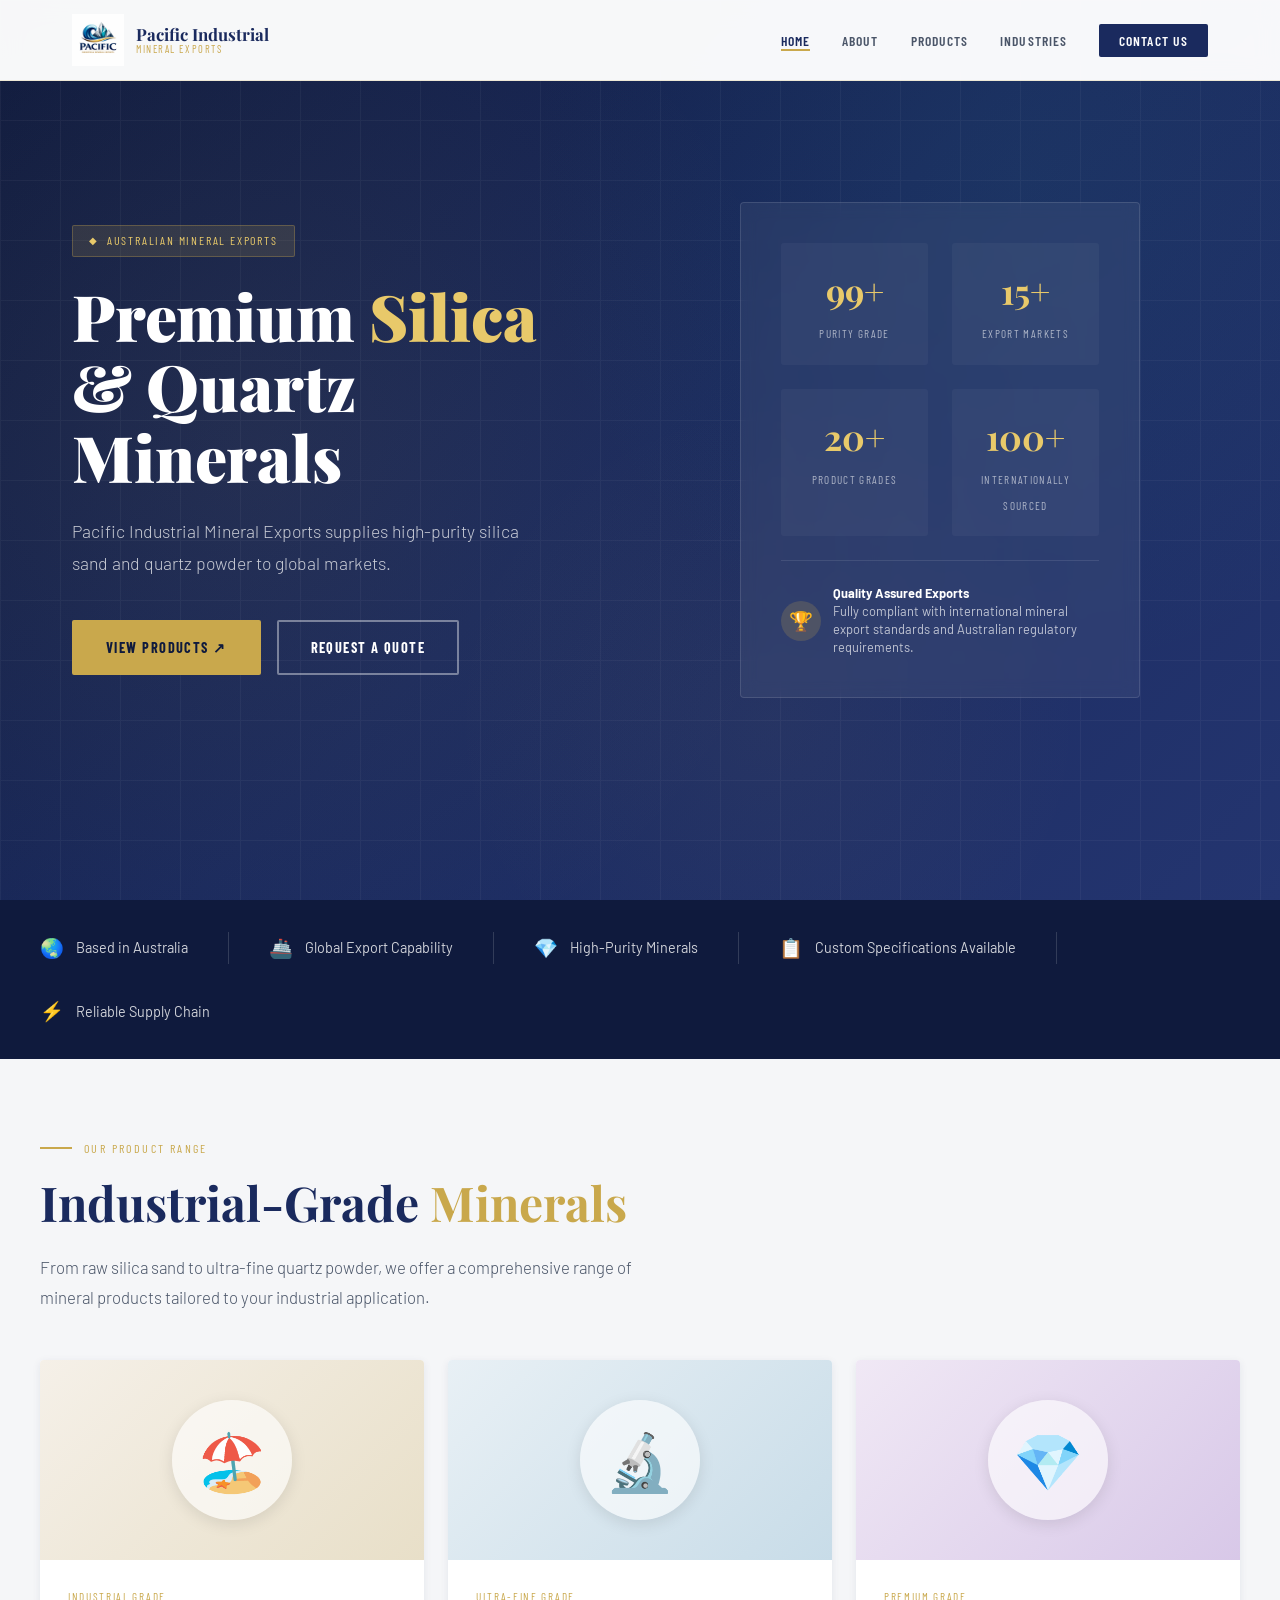
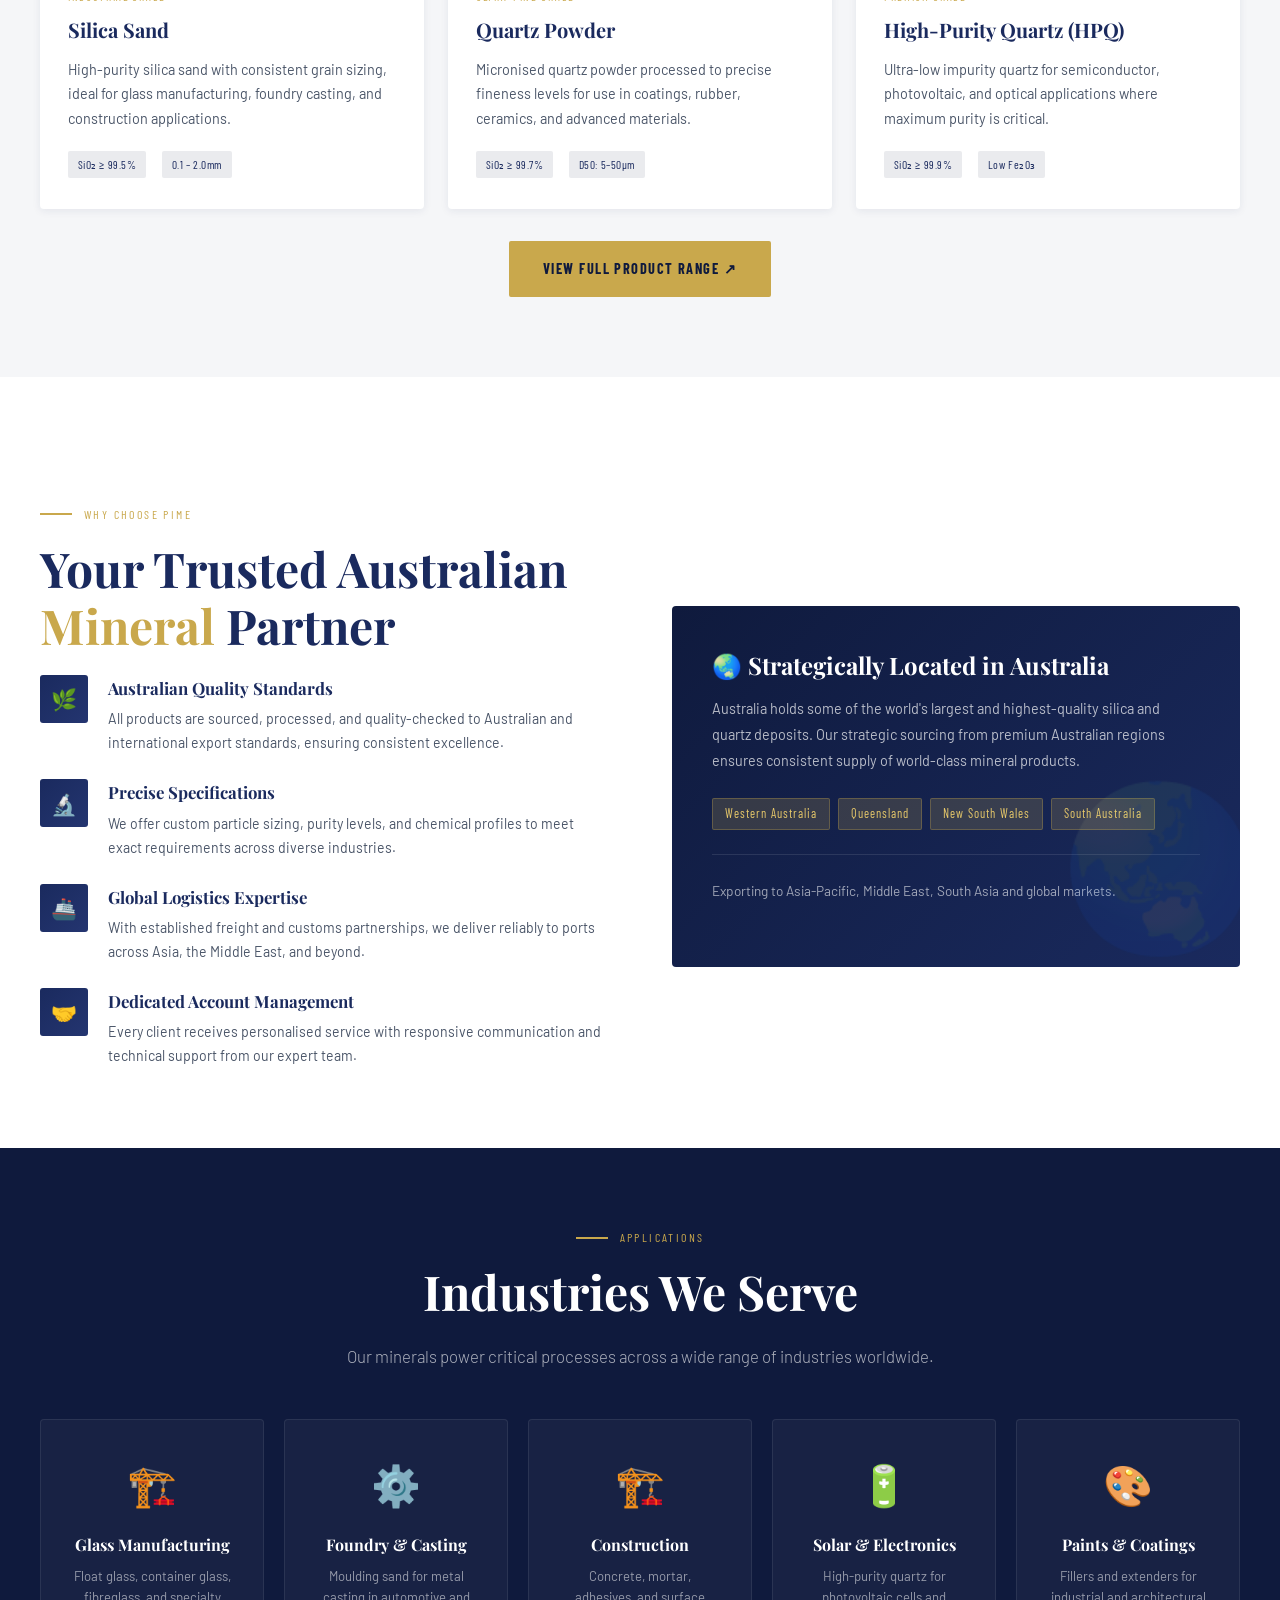
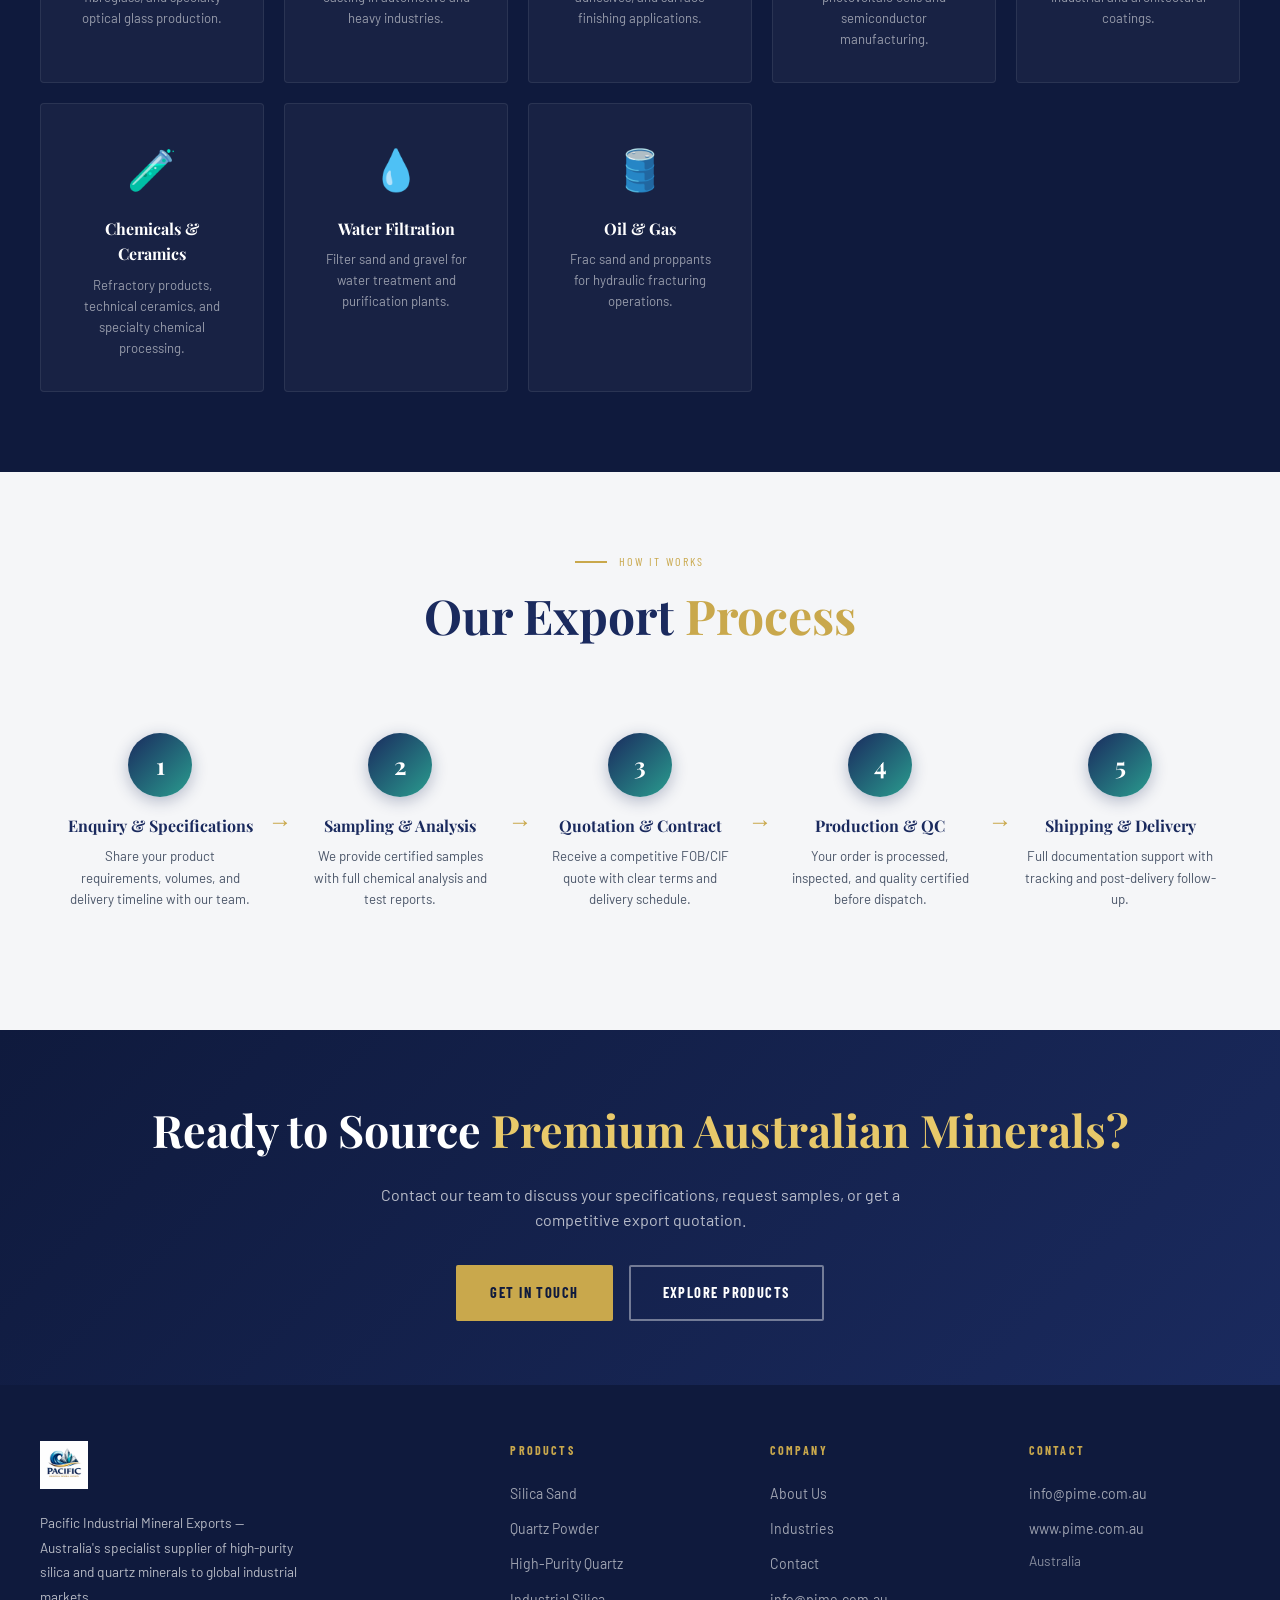
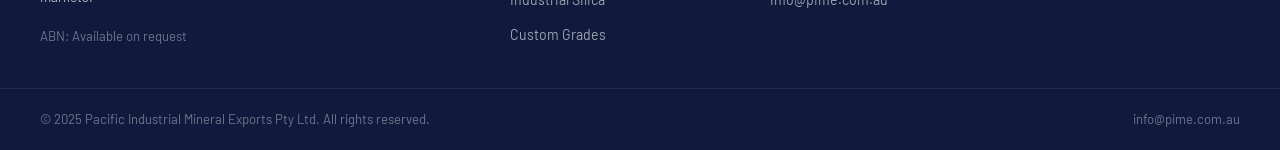
==== commit 97fcfcf3: "Update index.html" ====
--- a/index.html
+++ b/index.html
@@ -7,7 +7,7 @@
   <meta name="description" content="Australia's trusted exporter of high-purity silica sand and quartz powder. Supplying industrial-grade minerals to global markets from our Australian operations." />
   <meta name="keywords" content="silica sand Australia, quartz powder export, industrial minerals, high purity quartz, silica export Australia, PIME" />
   <meta property="og:title" content="Pacific Industrial Mineral Exports" />
-  <meta property="og:description" content="Premium silica and quartz mineral exports ." />
+  <meta property="og:description" content="Premium silica and quartz mineral exports." />
   <meta property="og:url" content="https://www.pime.com.au" />
   <link rel="canonical" href="https://www.pime.com.au" />
   <link rel="stylesheet" href="css/style.css" />
@@ -45,8 +45,8 @@
   <div class="hero-inner">
     <div class="hero-content">
       <div class="hero-badge">Australian Mineral Exports</div>
-      <h1>Premium <em>Silica</em> &amp; Quartz Minerals from Overseas</h1>
-      <p>Pacific Industrial Mineral Exports supplies high-purity silica sand and quartz powder to global markets. Sourced and processed in Australia to exacting international standards.</p>
+      <h1>Premium <em>Silica</em> &amp; Quartz Minerals</h1>
+      <p>Pacific Industrial Mineral Exports supplies high-purity silica sand and quartz powder to global markets.</p>
       <div class="hero-actions">
         <a href="products.html" class="btn-primary">View Products ↗</a>
         <a href="contact.html" class="btn-outline">Request a Quote</a>
@@ -69,7 +69,7 @@
           </div>
           <div class="stat-item">
             <span class="stat-num" data-target="100">100%</span>
-            <span class="stat-label">Australian Sourced</span>
+            <span class="stat-label">Internationally Sourced</span>
           </div>
         </div>
         <hr class="hero-divider" />
